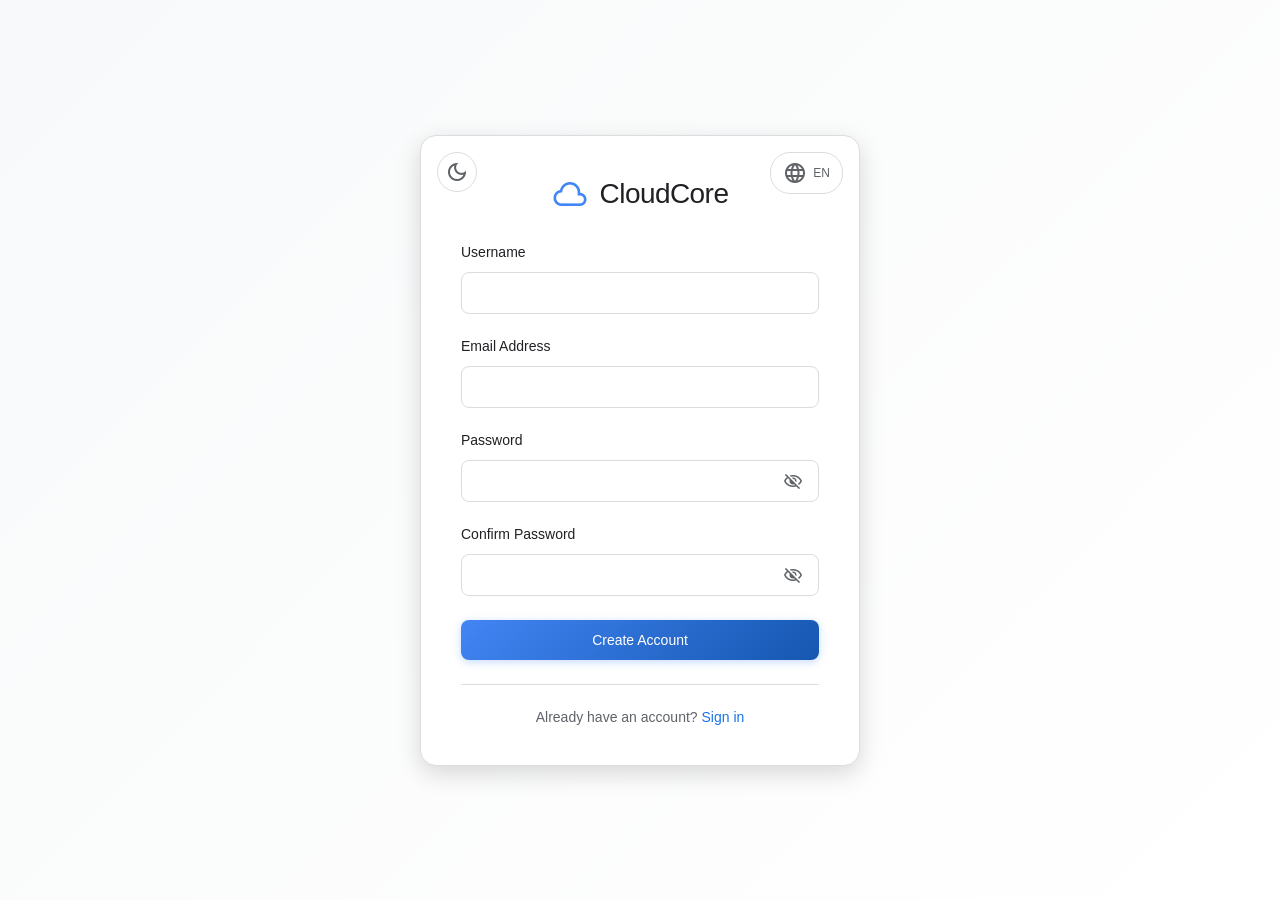
==== frontend/register.html @ 0361b662 "Nginx location added + some main page adjustment" ====
<!DOCTYPE html>
<html lang="en">

<head>
    <meta charset="UTF-8" />
    <script>
        (function () {
            const savedTheme = localStorage.getItem('cloudcore-theme');
            const systemPrefersDark = window.matchMedia('(prefers-color-scheme: dark)').matches;
            const theme = savedTheme || (systemPrefersDark ? 'dark' : 'light');
            document.documentElement.setAttribute('data-theme', theme);
        })();
    </script>
    <meta name="viewport" content="width=device-width, initial-scale=1.0" />
    <title>CloudCore - Create Account</title>
    <link
        href="https://fonts.googleapis.com/css2?family=Material+Symbols+Outlined:opsz,wght,FILL,GRAD@20..48,100..700,0..1,-50..200"
        rel="stylesheet" />
    <link rel="stylesheet" href="css/auth.css" />
</head>

<body>
    <div class="register-container">
        <div class="theme-switcher">
            <button class="theme-btn" id="themeBtn" title="Toggle theme">
                <span class="material-symbols-outlined theme-icon">dark_mode</span>
            </button>
        </div>

        <div class="language-switcher">
            <button class="language-btn" id="languageBtn" title="Switch language">
                <span class="material-symbols-outlined">language</span>
                <span class="language-code">EN</span>
            </button>
        </div>

        <h1>
            <div class="logo">
                <span class="material-symbols-outlined">cloud</span>
            </div>
            CloudCore
        </h1>

        <div id="error-message" class="error" style="display: none"></div>
        <div id="success-message" class="success" style="display: none"></div>

        <form class="register-form" id="registerForm">
            <!-- Username -->
            <div class="form-group">
                <label for="username" data-i18n="username">Username</label>
                <input type="text" id="username" name="username" required minlength="3" maxlength="50"
                    pattern="[a-zA-Z0-9_]+" title="Only letters, numbers, and underscores allowed" />
                <div class="input-hint" data-i18n="usernameHint">3–50 latin letters or numbers.</div>
            </div>

            <!-- Email -->
            <div class="form-group">
                <label for="email" data-i18n="emailAddress">Email Address</label>
                <input type="email" id="email" name="email" required maxlength="100" />
            </div>

            <!-- Password -->
            <div class="form-group">
                <label for="password" data-i18n="password">Password</label>
                <div class="password-wrapper">
                    <input type="password" id="password" name="password" required minlength="6"
                        title="Password must be at least 6 characters long" />
                    <button type="button" class="toggle-password" aria-label="Show password">
                        <span class="material-symbols-outlined">visibility_off</span>
                    </button>
                </div>
                <div class="input-hint" data-i18n="passwordHint">
                    At least 6 characters. Use a strong, unique password.
                </div>
            </div>

            <!-- Confirm Password -->
            <div class="form-group">
                <label for="confirmPassword" data-i18n="confirmPassword">Confirm Password</label>
                <div class="password-wrapper">
                    <input type="password" id="confirmPassword" name="confirmPassword" required />
                    <button type="button" class="toggle-password" aria-label="Show password">
                        <span class="material-symbols-outlined">visibility_off</span>
                    </button>
                </div>
            </div>

            <button type="submit" class="btn btn-primary" id="registerBtn" data-i18n="createAccount">
                Create Account
            </button>
        </form>

        <div class="login-link">
            <span data-i18n="alreadyAccount">Already have an account?</span>
            <a href="login.html" data-i18n="signIn">Sign in</a>
        </div>
    </div>

    <!-- Modal Overlay -->
    <div class="modal" id="emailVerificationModal" style="display: none">
        <div class="modal-content">
            <button class="close-button" id="emailVerificationCloseBtn" aria-label="Close modal">
                <span class="material-symbols-outlined">close</span>
            </button>
            <span class="material-symbols-outlined"
                style="font-size: 48px; color: var(--color-blue); margin-bottom: 16px">
                mail
            </span>
            <h2 data-i18n="emailVerificationRequired">Email Verification Required</h2>
            <p data-i18n="checkYourEmail">
                Please check your email and click the verification link to activate your account.
            </p>
            <button id="modalOkBtn">OK</button>
        </div>
    </div>

    <script type="module" src="js/auth.js"></script>
</body>

</html>
---- frontend/css/auth.css ----
:root {
    --bg-primary: #ffffff;
    --bg-secondary: #f8f9fa;
    --bg-hover: #f1f3f4;
    --bg-active: #e8f0fe;
    --text-primary: #202124;
    --text-secondary: #5f6368;
    --text-link: #1a73e8;
    --border-color: #dadce0;
    --border-light: #f1f3f4;
    --shadow-sm: rgba(0, 0, 0, 0.1);
    --shadow-md: rgba(0, 0, 0, 0.15);
    --shadow-lg: rgba(0, 0, 0, 0.2);

    --color-blue: #4285f4;
    --color-red: #ea4335;
    --color-green: #34a853;
    --color-yellow: #fbbc04;
}

[data-theme='dark'] {
    --bg-primary: #1f1f1f;
    --bg-secondary: #2d2d2d;
    --bg-hover: #3c3c3c;
    --bg-active: #1a3a52;
    --text-primary: #e8eaed;
    --text-secondary: #9aa0a6;
    --text-link: #8ab4f8;
    --border-color: #3c4043;
    --border-light: #3c4043;
    --shadow-sm: rgba(0, 0, 0, 0.3);
    --shadow-md: rgba(0, 0, 0, 0.4);
    --shadow-lg: rgba(0, 0, 0, 0.5);

    --color-blue: #8ab4f8;
    --color-red: #f28b82;
    --color-green: #81c995;
    --color-yellow: #fdd663;
}

* {
    margin: 0;
    padding: 0;
    box-sizing: border-box;
}

html,
body {
    height: 100%;
    overflow: hidden;
}

body {
    font-family: 'Google Sans', Roboto, Arial, sans-serif;
    background: linear-gradient(135deg, var(--bg-secondary) 0%, var(--bg-primary) 100%);
    color: var(--text-primary);
    transition: background-color 0.3s ease, color 0.3s ease;
    display: flex;
    align-items: center;
    justify-content: center;
}

.material-symbols-outlined {
    font-family: 'Material Symbols Outlined';
    font-weight: normal;
    font-style: normal;
    font-size: 24px;
    line-height: 1;
    letter-spacing: normal;
    text-transform: none;
    display: inline-block;
    white-space: nowrap;
    word-wrap: normal;
    direction: ltr;
    -webkit-font-smoothing: antialiased;
}

/* Login/Register containers */
.login-container,
.register-container {
    max-width: 440px;
    width: 90%;
    padding: 40px;
    background: var(--bg-primary);
    border: 1px solid var(--border-color);
    border-radius: 16px;
    box-shadow: 0 8px 24px var(--shadow-md);
    position: relative;
    transition: all 0.3s ease;
}

/* Theme Switcher */
.theme-switcher {
    position: absolute;
    top: 16px;
    left: 16px;
}

.theme-btn {
    display: flex;
    align-items: center;
    justify-content: center;
    width: 40px;
    height: 40px;
    border: 1px solid var(--border-color);
    border-radius: 50%;
    background: var(--bg-primary);
    color: var(--text-secondary);
    cursor: pointer;
    font-size: 20px;
    transition: all 0.3s cubic-bezier(0.4, 0, 0.2, 1);
    outline: none;
}

.theme-btn:hover {
    background: var(--bg-hover);
    box-shadow: 0 2px 8px var(--shadow-md);
    transform: scale(1.05);
    color: var(--text-link);
    border-color: var(--text-link);
}

.theme-btn:active {
    transform: scale(0.95);
    box-shadow: 0 1px 4px var(--shadow-sm);
}

.theme-btn .material-symbols-outlined {
    transition: all 0.3s cubic-bezier(0.4, 0, 0.2, 1);
}

.theme-btn:hover .material-symbols-outlined {
    transform: rotate(20deg);
}

/* Language Switcher */
.language-switcher {
    position: absolute;
    top: 16px;
    right: 16px;
}

.language-btn {
    display: flex;
    align-items: center;
    gap: 6px;
    padding: 8px 12px;
    border: 1px solid var(--border-color);
    border-radius: 20px;
    background: var(--bg-primary);
    color: var(--text-secondary);
    cursor: pointer;
    font-size: 14px;
    transition: all 0.3s ease;
    outline: none;
}

.language-btn:hover {
    background: var(--bg-hover);
    box-shadow: 0 2px 8px var(--shadow-md);
    color: var(--text-link);
    border-color: var(--text-link);
    transform: translateY(-1px);
}

.language-btn .material-symbols-outlined {
    transition: transform 0.3s ease;
}

.language-btn:hover .material-symbols-outlined {
    transform: rotate(20deg);
}

.language-btn:active {
    transform: translateY(0);
    box-shadow: 0 1px 4px var(--shadow-sm);
}

.language-code {
    font-weight: 500;
    font-size: 12px;
}

.login-form,
.register-form {
    display: flex;
    flex-direction: column;
    gap: 24px;
}

.form-group {
    display: flex;
    flex-direction: column;
    gap: 8px;
}

/* Form elements */
input[type='text'],
input[type='password'],
input[type='email'] {
    width: 100%;
    padding: 12px 16px;
    border: 1px solid var(--border-color);
    border-radius: 8px;
    font-size: 14px;
    transition: all 0.3s ease;
    background: var(--bg-primary);
    color: var(--text-primary);
    outline: none;
}

input[type='text']:focus,
input[type='password']:focus,
input[type='email']:focus {
    border-color: var(--color-blue);
    box-shadow: 0 0 0 3px rgba(66, 133, 244, 0.1);
}

[data-theme='dark'] input[type='text']:focus,
[data-theme='dark'] input[type='password']:focus,
[data-theme='dark'] input[type='email']:focus {
    box-shadow: 0 0 0 3px rgba(138, 180, 248, 0.1);
}

/* Labels */
label {
    font-weight: 500;
    color: var(--text-primary);
    font-size: 14px;
    margin-bottom: 4px;
    display: block;
}

/* Buttons */
.btn {
    padding: 12px 24px;
    border: 1px solid var(--border-color);
    border-radius: 8px;
    cursor: pointer;
    font-size: 14px;
    font-weight: 500;
    transition: all 0.3s ease;
    background: var(--bg-primary);
    color: var(--text-primary);
    width: 100%;
    outline: none;
}

.btn:hover {
    background: var(--bg-hover);
    box-shadow: 0 2px 8px var(--shadow-md);
    transform: translateY(-1px);
}

.btn:active {
    transform: translateY(0);
}

.btn-primary {
    background: linear-gradient(135deg, var(--color-blue) 0%, #1557b0 100%);
    color: white;
    border: none;
    box-shadow: 0 2px 8px rgba(66, 133, 244, 0.3);
}

.btn-primary:hover {
    background: linear-gradient(135deg, #1557b0 0%, #0d47a1 100%);
    box-shadow: 0 4px 12px rgba(66, 133, 244, 0.4);
}

.btn-primary:disabled {
    background: var(--border-color);
    color: var(--text-secondary);
    cursor: not-allowed;
    box-shadow: none;
}

/* Messages */
.error {
    color: var(--color-red);
    background: rgba(234, 67, 53, 0.1);
    padding: 12px 16px;
    border-radius: 8px;
    border: 1px solid var(--color-red);
    margin: 16px 0;
    font-size: 14px;
    display: flex;
    align-items: center;
    gap: 8px;
}

.success {
    color: var(--color-green);
    background: rgba(52, 168, 83, 0.1);
    padding: 12px 16px;
    border-radius: 8px;
    border: 1px solid var(--color-green);
    margin: 16px 0;
    font-size: 14px;
    display: flex;
    align-items: center;
    gap: 8px;
}

/* Links */
.login-link {
    text-align: center;
    margin-top: 24px;
    padding-top: 24px;
    border-top: 1px solid var(--border-color);
    font-size: 14px;
    color: var(--text-secondary);
}

.login-link a {
    color: var(--text-link);
    text-decoration: none;
    font-weight: 500;
    transition: all 0.3s ease;
}

.login-link a:hover {
    text-decoration: underline;
}

/* Page title */
h1 {
    text-align: center;
    color: var(--text-primary);
    margin-bottom: 32px;
    font-size: 28px;
    font-weight: 500;
    display: flex;
    align-items: center;
    justify-content: center;
    gap: 12px;
    letter-spacing: -0.02em;
}

.logo {
    display: flex;
    align-items: center;
    justify-content: center;
}

.logo .material-symbols-outlined {
    color: var(--color-blue);
    font-size: 36px;
    font-weight: 400;
    transition: all 0.3s ease;
}

h1:hover .logo .material-symbols-outlined {
    transform: translateY(-2px);
    filter: drop-shadow(0 2px 4px rgba(66, 133, 244, 0.3));
}

[data-theme='dark'] .logo .material-symbols-outlined {
    color: var(--color-blue);
}

.input-hint {
    font-size: 13px;
    color: var(--text-secondary);
    margin-top: 6px;
    padding: 8px 12px;
    border-left: 3px solid var(--color-blue);
    background: var(--bg-secondary);
    border-radius: 6px;
    box-shadow: 0 2px 6px var(--shadow-sm);
    display: none;
    transition: all 0.3s ease;
    animation: fadeIn 0.3s ease;
}

input:focus + .input-hint,
.form-group:focus-within > .input-hint {
    display: block;
    color: var(--text-primary);
    background: var(--bg-hover);
    border-left-color: var(--color-blue);
    box-shadow: 0 4px 10px var(--shadow-md);
}

/* Dark theme */
[data-theme='dark'] .input-hint {
    background: var(--bg-hover);
    color: var(--text-secondary);
}

/* Validation states */
input:invalid:not(:placeholder-shown) + .input-hint {
    color: var(--color-red);
    border-left-color: var(--color-red);
}

input:valid:not(:placeholder-shown) + .input-hint {
    color: var(--color-green);
    border-left-color: var(--color-green);
}

@keyframes fadeIn {
    from {
        opacity: 0;
        transform: translateY(-4px);
    }
    to {
        opacity: 1;
        transform: translateY(0);
    }
}

/* Password Wrapper */
.password-wrapper {
    position: relative;
    width: 100%;
}

.password-wrapper input {
    width: 100%;
    padding-right: 48px;
}

/* Toggle Password Button */
.toggle-password {
    position: absolute;
    top: 50%;
    right: 8px;
    transform: translateY(-50%);
    width: 36px;
    height: 36px;
    display: flex;
    align-items: center;
    justify-content: center;
    background: transparent;
    border: none;
    border-radius: 6px;
    color: var(--text-secondary);
    cursor: pointer;
    transition: all 0.2s ease;
    padding: 0;
    outline: none;
}

.toggle-password:hover {
    background: var(--bg-hover);
    color: var(--text-link);
}

.toggle-password:active {
    transform: translateY(-50%) scale(0.95);
}

.toggle-password .material-symbols-outlined {
    font-size: 20px;
    line-height: 1;
    pointer-events: none;
    transition: transform 0.3s ease;
}

.toggle-password:hover .material-symbols-outlined {
    transform: rotate(20deg);
    transition: transform 0.3s ease;
}

.toggle-password.changing .material-symbols-outlined {
    opacity: 0.5;
}

/* Modal */
.modal {
    position: fixed;
    z-index: 9999;
    left: 0;
    top: 0;
    width: 100%;
    height: 100%;
    background-color: rgba(0, 0, 0, 0.5);
    display: flex;
    justify-content: center;
    align-items: center;
    font-family: 'Google Sans', Roboto, Arial, sans-serif;
}

.modal-content {
    background: var(--bg-primary);
    padding: 30px;
    max-width: 500px;
    border-radius: 12px;
    box-shadow: 0 4px 12px var(--shadow-lg);
    position: relative;
    text-align: center;
    color: var(--text-primary);
}

[data-theme='dark'] p {
    color: var(--text-secondary);
}

.close-button {
    position: absolute;
    top: 15px;
    right: 20px;
    background: none;
    border: none;
    cursor: pointer;
    color: var(--border-color);
    font-size: 24px;
    transition: color 0.3s ease, transform 0.3s ease;
    transform-origin: center;
}

.close-button:hover {
    color: var(--color-blue);
    transform: rotate(20deg);
}

#modalOkBtn {
    margin-top: 20px;
    padding: 12px 24px;
    border-radius: 8px;
    font-weight: 500;
    font-size: 14px;
    width: 50%;
    cursor: pointer;
    border: none;
    color: #fff;
    background: linear-gradient(135deg, var(--color-blue) 0%, #1557b0 100%);
    box-shadow: 0 2px 8px rgba(66, 133, 244, 0.3);
    transition: all 0.3s ease;
}

#modalOkBtn:hover {
    background: linear-gradient(135deg, #1557b0 0%, #0d47a1 100%);
    box-shadow: 0 4px 12px rgba(66, 133, 244, 0.4);
    transform: translateY(-1px);
}

#modalOkBtn:active {
    transform: translateY(0);
    box-shadow: none;
}


@media (max-width: 768px) {
    .login-container,
    .register-container {
        width: calc(100% - 40px);
        padding: 30px 24px;
    }

    h1 {
        font-size: 24px;
        margin-bottom: 28px;
    }

    .login-form,
    .register-form {
        gap: 20px;
    }
}

@media (max-width: 480px) {
    html,
    body {
        overflow-y: auto;
    }
    
    body {
        padding: 16px;
        min-height: 100vh;
        min-height: 100svh; 
    }
    
    .login-container,
    .register-container {
        width: 100%;
        max-width: 100%;
        padding: 32px 20px 24px;
        border-radius: 16px;
        margin: auto;
    }

    h1 {
        font-size: 24px;
        margin-bottom: 24px;
        margin-top: 32px;
    }

    .theme-switcher {
        top: 14px;
        left: 14px;
    }
    
    .language-switcher {
        top: 14px;
        right: 14px;
    }

    .theme-btn {
        width: 44px;
        height: 44px;
        min-width: 44px;
        min-height: 44px;
    }

    .theme-btn .material-symbols-outlined {
        font-size: 22px;
    }

    .language-btn {
        padding: 10px 14px;
        font-size: 14px;
        min-height: 44px;
    }

    .language-btn .material-symbols-outlined {
        font-size: 20px;
    }

    .login-form,
    .register-form {
        gap: 20px;
    }

    .form-group {
        gap: 8px;
    }

    input[type='text'],
    input[type='password'],
    input[type='email'] {
        font-size: 16px;
        padding: 14px 16px;
        min-height: 48px;
        border-radius: 8px;
    }

    label {
        font-size: 14px;
    }

    .btn,
    .btn-primary {
        padding: 14px 24px;
        font-size: 16px;
        min-height: 48px;
        border-radius: 8px;
    }

    .input-hint {
        font-size: 13px;
        padding: 8px 12px;
    }

    .error,
    .success {
        padding: 12px 14px;
        font-size: 14px;
        margin: 16px 0;
    }

    .login-link {
        margin-top: 20px;
        padding-top: 20px;
        font-size: 14px;
    }

    .password-wrapper input {
        padding-right: 52px;
    }

    .toggle-password {
        width: 44px;
        height: 44px;
        right: 4px;
        min-width: 44px;
        min-height: 44px;
    }

    .toggle-password .material-symbols-outlined {
        font-size: 22px;
    }
}

@media (max-width: 360px) {
    body {
        padding: 12px;
    }

    .login-container,
    .register-container {
        padding: 28px 16px 20px;
    }

    h1 {
        font-size: 22px;
        margin-bottom: 20px;
    }

    .login-form,
    .register-form {
        gap: 18px;
    }
}

@media (max-width: 768px) and (orientation: landscape) {
    body {
        padding: 12px 16px;
    }

    .login-container,
    .register-container {
        padding: 24px 20px;
    }

    h1 {
        font-size: 22px;
        margin-bottom: 20px;
        margin-top: 28px;
    }

    .login-form,
    .register-form {
        gap: 16px;
    }

    .form-group {
        gap: 6px;
    }
}

@media (max-width: 480px) {
    .modal {
        padding: 20px;
    }

    .modal-content {
        padding: 28px 20px;
        width: 100%;
        max-width: 100%;
        border-radius: 16px;
    }

    .modal-content h2 {
        font-size: 20px;
        margin-bottom: 12px;
    }

    .modal-content p {
        font-size: 14px;
    }

    .close-button {
        top: 12px;
        right: 16px;
        font-size: 24px;
        width: 44px;
        height: 44px;
        min-width: 44px;
        min-height: 44px;
        display: flex;
        align-items: center;
        justify-content: center;
    }

    #modalOkBtn {
        width: 100%;
        max-width: 280px;
        font-size: 16px;
        padding: 14px 24px;
        min-height: 48px;
    }
}

@media (hover: none) and (pointer: coarse) {
    .btn:hover,
    .btn-primary:hover,
    .theme-btn:hover,
    .language-btn:hover,
    .toggle-password:hover,
    .login-link a:hover {
        transform: none;
        box-shadow: none;
    }

    .btn:active,
    .btn-primary:active {
        transform: scale(0.98);
    }

    .theme-btn:active,
    .language-btn:active,
    .toggle-password:active {
        transform: scale(0.95);
    }

    .theme-btn:hover .material-symbols-outlined,
    .language-btn:hover .material-symbols-outlined,
    .toggle-password:hover .material-symbols-outlined {
        transform: none;
    }
}
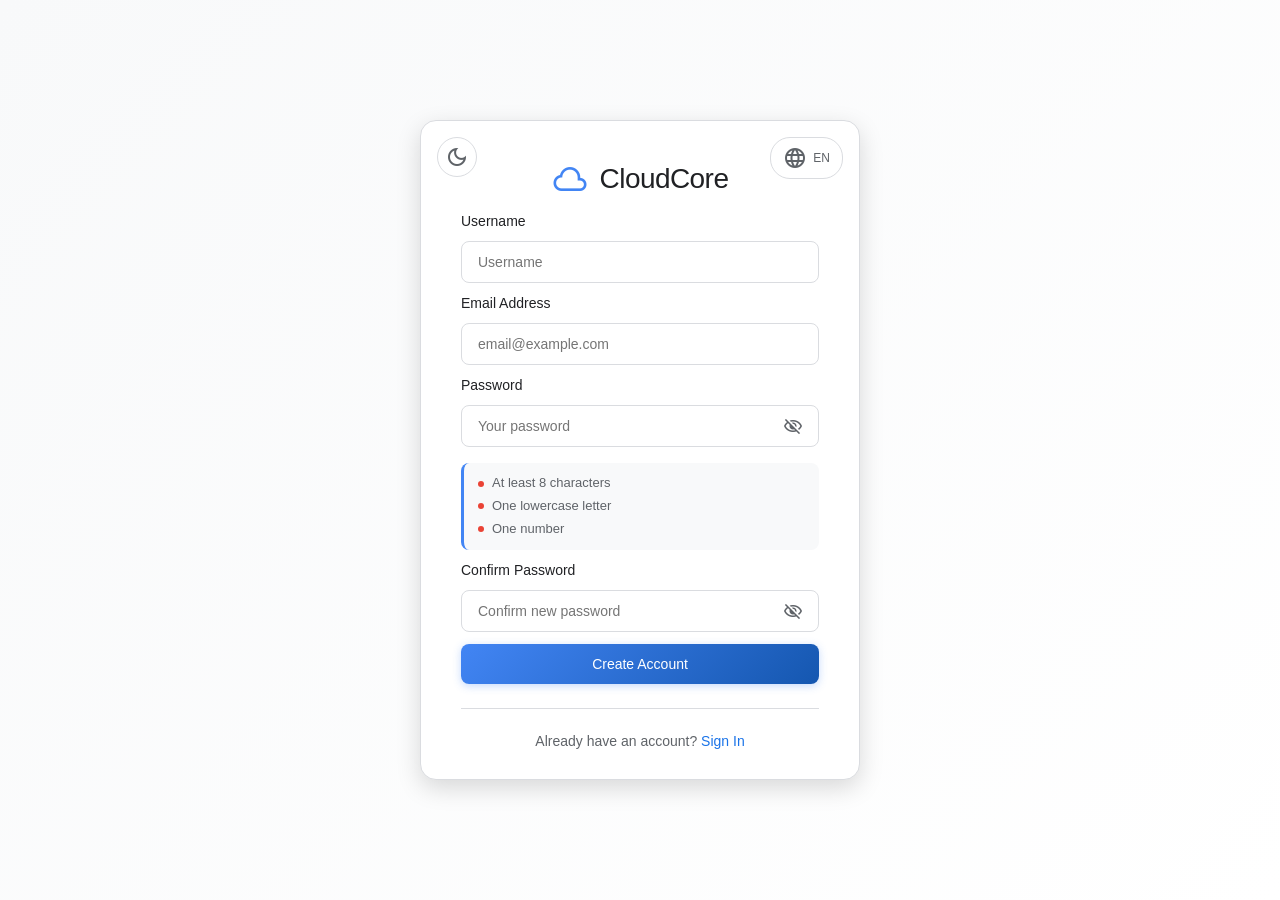
==== commit d89c4d65: "Already working version" ====
--- a/frontend/register.html
+++ b/frontend/register.html
@@ -48,29 +48,43 @@
             <!-- Username -->
             <div class="form-group">
                 <label for="username" data-i18n="username">Username</label>
-                <input type="text" id="username" name="username" required minlength="3" maxlength="50"
-                    pattern="[a-zA-Z0-9_]+" title="Only letters, numbers, and underscores allowed" />
-                <div class="input-hint" data-i18n="usernameHint">3–50 latin letters or numbers.</div>
+                <input type="text" id="username" name="username" data-i18n-placeholder="usernamePlaceholder"
+                    placeholder="Enter your username" required minlength="5" maxlength="50" pattern="[a-zA-Z0-9_]+"
+                    title="Only letters, numbers, and underscores allowed" />
+                <div class="input-hint" id="username-hint" data-i18n="usernameHint">
+                    5–50 latin letters, numbers or underscore
+                </div>
             </div>
 
             <!-- Email -->
             <div class="form-group">
                 <label for="email" data-i18n="emailAddress">Email Address</label>
-                <input type="email" id="email" name="email" required maxlength="100" />
+                <input type="email" id="email" name="email" placeholder="email@example.com" required maxlength="255" />
             </div>
 
             <!-- Password -->
             <div class="form-group">
                 <label for="password" data-i18n="password">Password</label>
                 <div class="password-wrapper">
-                    <input type="password" id="password" name="password" required minlength="6"
-                        title="Password must be at least 6 characters long" />
-                    <button type="button" class="toggle-password" aria-label="Show password">
+                    <input type="password" id="password" name="password" data-i18n-placeholder="passwordPlaceholder"
+                        placeholder="Create a strong password" required minlength="8" />
+                    <button type="button" class="toggle-password" data-target="password" aria-label="Show password">
                         <span class="material-symbols-outlined">visibility_off</span>
                     </button>
                 </div>
-                <div class="input-hint" data-i18n="passwordHint">
-                    At least 6 characters. Use a strong, unique password.
+                <div class="password-requirements">
+                    <div class="requirement" id="req-length">
+                        <span class="req-dot"></span>
+                        <span data-i18n="passwordReqLength">At least 8 characters</span>
+                    </div>
+                    <div class="requirement" id="req-lowercase">
+                        <span class="req-dot"></span>
+                        <span data-i18n="passwordReqLowercase">One lowercase letter</span>
+                    </div>
+                    <div class="requirement" id="req-number">
+                        <span class="req-dot"></span>
+                        <span data-i18n="passwordReqNumber">One number</span>
+                    </div>
                 </div>
             </div>
 
@@ -78,10 +92,17 @@
             <div class="form-group">
                 <label for="confirmPassword" data-i18n="confirmPassword">Confirm Password</label>
                 <div class="password-wrapper">
-                    <input type="password" id="confirmPassword" name="confirmPassword" required />
-                    <button type="button" class="toggle-password" aria-label="Show password">
+                    <input type="password" id="confirmPassword" name="confirmPassword"
+                        data-i18n-placeholder="confirmPasswordPlaceholder" placeholder="Re-enter your password"
+                        required />
+                    <button type="button" class="toggle-password" data-target="confirmPassword"
+                        aria-label="Show password">
                         <span class="material-symbols-outlined">visibility_off</span>
                     </button>
+                </div>
+                <div class="password-match-hint" id="passwordMatchHint">
+                    <span class="material-symbols-outlined">error</span>
+                    <span data-i18n="passwordsDoNotMatch">Passwords do not match</span>
                 </div>
             </div>
 
@@ -91,8 +112,8 @@
         </form>
 
         <div class="login-link">
-            <span data-i18n="alreadyAccount">Already have an account?</span>
-            <a href="login.html" data-i18n="signIn">Sign in</a>
+            <span data-i18n="alreadyAccount">Already have an account?</span> <a href="login.html" data-i18n="signIn">Sign
+                in</a>
         </div>
     </div>
 
--- a/frontend/css/auth.css
+++ b/frontend/css/auth.css
@@ -38,6 +38,7 @@
     --color-yellow: #fdd663;
 }
 
+
 * {
     margin: 0;
     padding: 0;
@@ -89,6 +90,10 @@
     transition: all 0.3s ease;
 }
 
+.register-container{
+    padding-bottom: 30px;
+}
+
 /* Theme Switcher */
 .theme-switcher {
     position: absolute;
@@ -186,6 +191,10 @@
     display: flex;
     flex-direction: column;
     gap: 24px;
+}
+
+.register-form{
+    gap: 12px !important;
 }
 
 .form-group {
@@ -327,7 +336,7 @@
 h1 {
     text-align: center;
     color: var(--text-primary);
-    margin-bottom: 32px;
+    margin-bottom: 16px;
     font-size: 28px;
     font-weight: 500;
     display: flex;
@@ -801,3 +810,117 @@
         transform: none;
     }
 }
+
+/* Forgot Password Link */
+.forgot-password-link {
+    text-align: right;
+    margin-top: -12px;
+}
+
+.forgot-password-link a {
+    font-size: 13px;
+    color: var(--text-link);
+    text-decoration: none;
+    transition: all 0.2s ease;
+    display: inline-flex;
+    align-items: center;
+    gap: 4px;
+}
+
+.forgot-password-link a:hover {
+    color: var(--color-blue);
+    text-decoration: underline;
+}
+
+.forgot-password-link a:hover::after {
+    transform: translateX(3px);
+}
+/* ============================================================ */
+/* PASSWORD HINTS STYLES                                        */
+/* ============================================================ */
+
+/* Consistent hint styling */
+.input-hint {
+    font-size: 13px;
+    color: var(--text-secondary);
+    margin-top: 8px;
+    padding: 12px 14px;
+    border-left: 3px solid var(--color-blue);
+    background: var(--bg-secondary);
+    border-radius: 8px;
+    transition: all 0.3s ease;
+}
+
+/* Password requirements - same style as input-hint */
+.password-requirements {
+    display: flex;
+    flex-direction: column;
+    align-items: flex-start;
+    gap: 6px;
+    margin-top: 8px;
+    padding: 12px 14px;
+    background: var(--bg-secondary);
+    border-radius: 8px;
+    border-left: 3px solid var(--color-blue);
+    font-size: 13px;
+    color: var(--text-secondary);
+}
+
+.requirement {
+    display: flex;
+    align-items: center;
+    gap: 8px;
+    font-size: 13px;
+    color: var(--text-secondary);
+    transition: color 0.2s ease;
+    line-height: 1.3;
+}
+
+.req-dot {
+    width: 6px;
+    height: 6px;
+    min-width: 6px;
+    min-height: 6px;
+    border-radius: 50%;
+    background: var(--color-red);
+    flex-shrink: 0;
+    transition: all 0.3s ease;
+}
+
+.requirement.valid {
+    color: var(--color-green);
+}
+
+.requirement.valid .req-dot {
+    background: var(--color-green);
+    box-shadow: 0 0 0 3px rgba(52, 168, 83, 0.2);
+    transform: scale(1.3);
+}
+
+[data-theme='dark'] .requirement.valid .req-dot {
+    box-shadow: 0 0 0 3px rgba(129, 201, 149, 0.2);
+}
+
+/* Password match hint - consistent with other hints */
+.password-match-hint {
+    display: none;
+    align-items: center;
+    gap: 8px;
+    margin-top: 8px;
+    padding: 12px 14px;
+    background: rgba(234, 67, 53, 0.1);
+    border-left: 3px solid var(--color-red);
+    border-radius: 8px;
+    font-size: 13px;
+    color: var(--color-red);
+}
+
+.password-match-hint .material-symbols-outlined {
+    font-size: 16px;
+    flex-shrink: 0;
+}
+
+/* ============================================================ */
+/* END PASSWORD HINTS STYLES                                    */
+/* ============================================================ */
+
